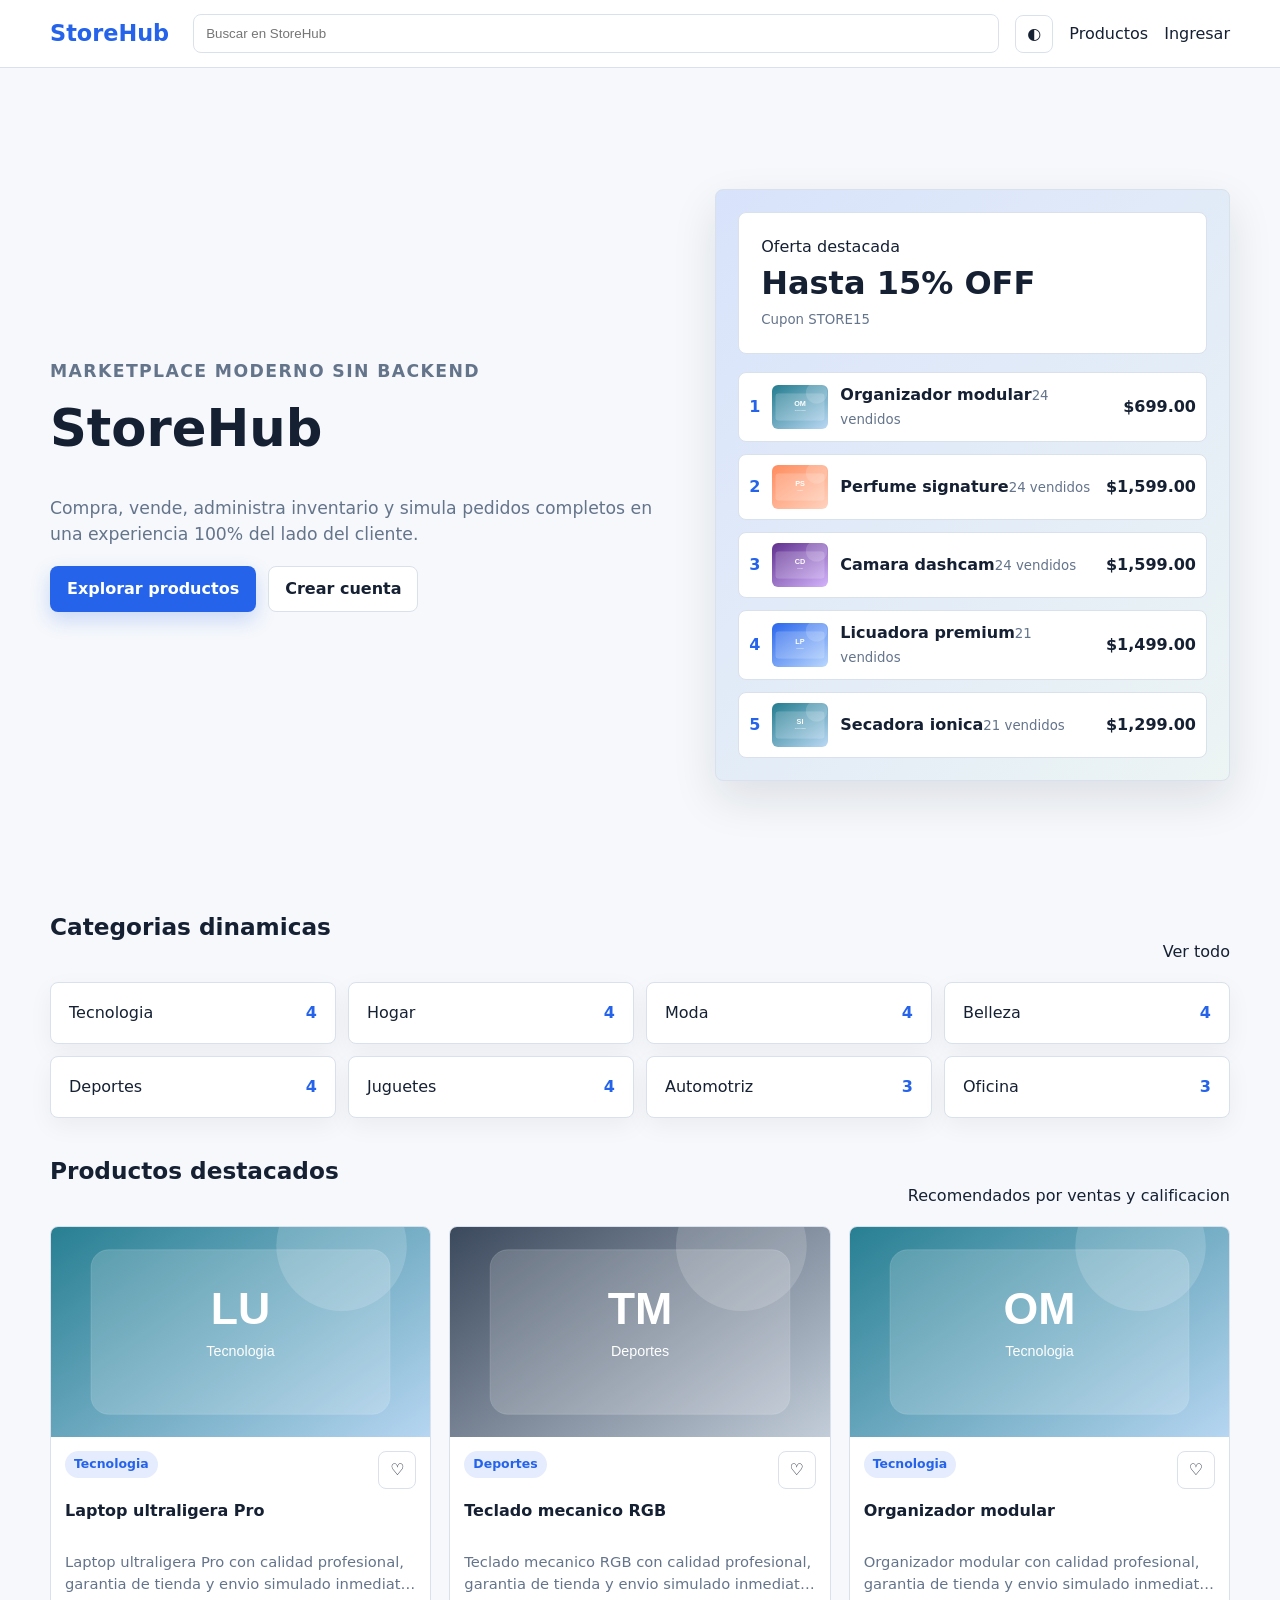
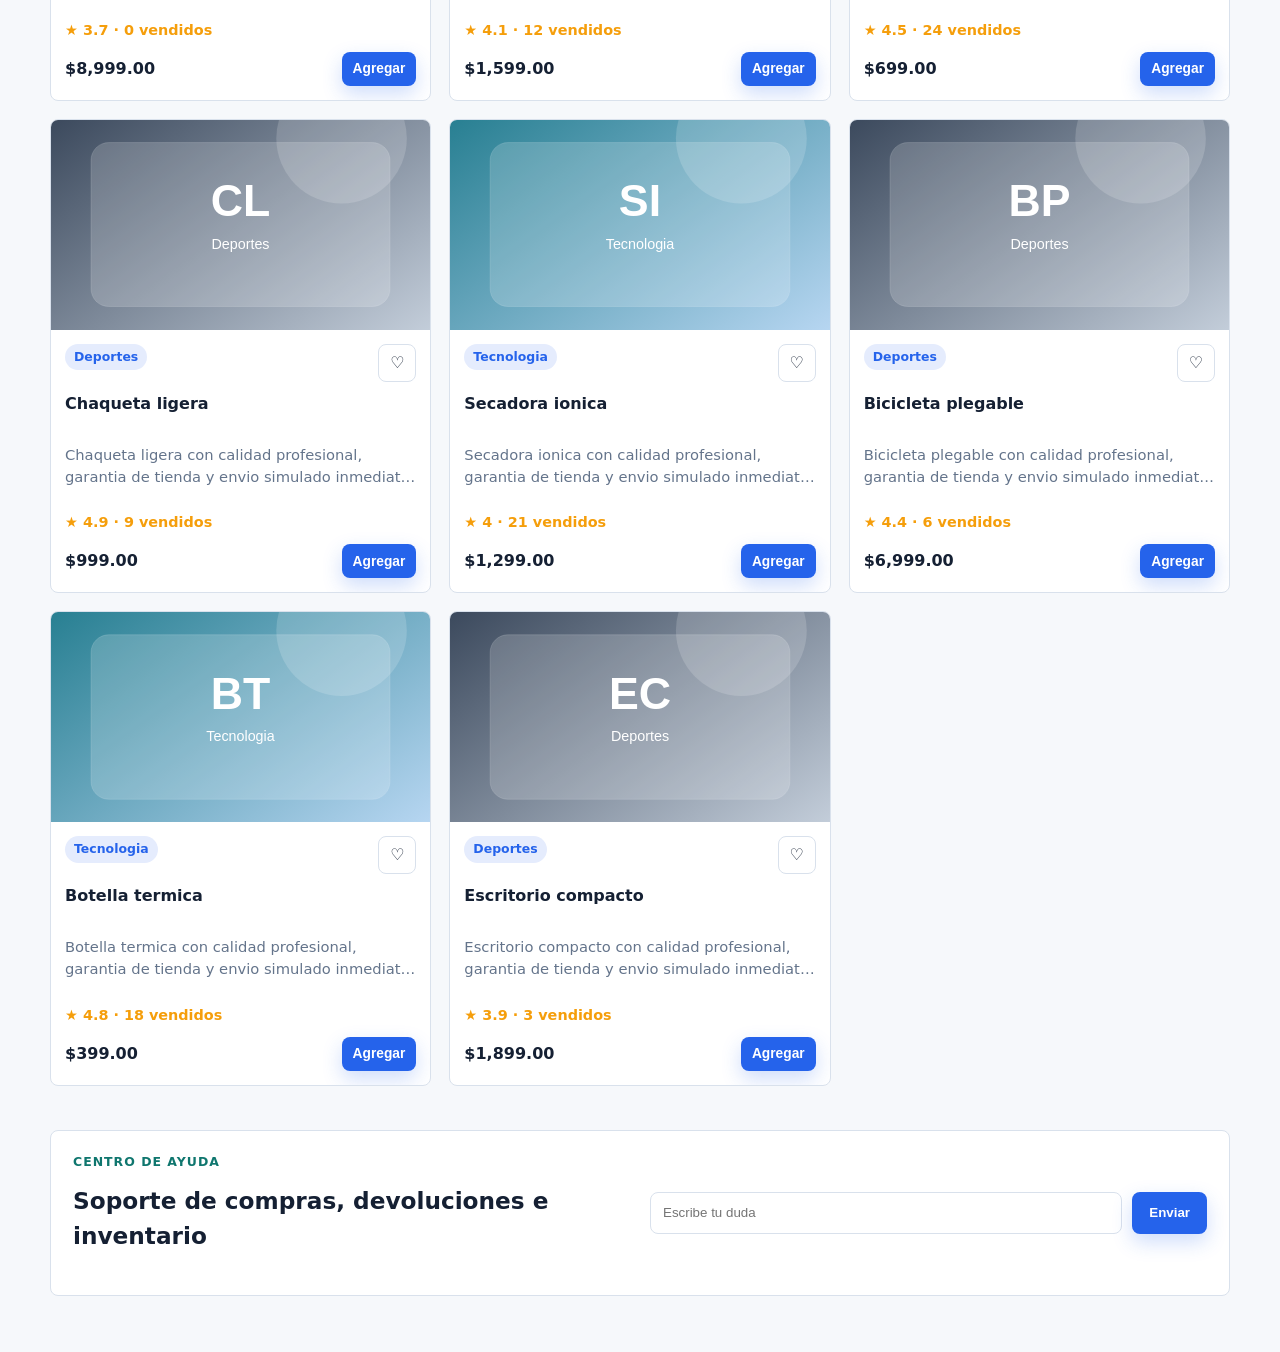
==== index.html @ c5aa6715 "First commit" ====
<!doctype html>
<html lang="es">
<head>
  <meta charset="utf-8">
  <meta name="viewport" content="width=device-width, initial-scale=1">
  <title>StoreHub | Comercio electronico</title>
  <link rel="stylesheet" href="css/styles.css">
</head>
<body>
  <div class="loader"></div>
  <nav class="navbar">
    <a class="brand" href="index.html">StoreHub</a>
    <div class="nav-search"><input id="homeSearch" placeholder="Buscar en StoreHub" onkeydown="if(event.key==='Enter') location.href='products.html?q='+encodeURIComponent(this.value)"></div>
    <button class="nav-toggle" data-theme-toggle title="Cambiar tema">◐</button>
    <a href="products.html">Productos</a>
    <a href="cart.html" data-role="client">Carrito <span class="pill" data-cart-count>0</span></a>
    <a href="dashboard.html" data-auth="in">Dashboard</a>
    <a href="profile.html" data-auth="in">Perfil</a>
    <a href="login.html" data-auth="out">Ingresar</a>
    <button class="link-btn" data-auth="in" data-logout>Salir</button>
  </nav>

  <main>
    <section class="hero">
      <div class="hero-copy">
        <p class="eyebrow">Marketplace moderno sin backend</p>
        <h1>StoreHub</h1>
        <p>Compra, vende, administra inventario y simula pedidos completos en una experiencia 100% del lado del cliente.</p>
        <div class="action-row"><a class="btn btn-primary" href="products.html">Explorar productos</a><a class="btn btn-outline" href="register.html">Crear cuenta</a></div>
      </div>
      <div class="hero-board">
        <div class="deal-card"><span>Oferta destacada</span><strong>Hasta 15% OFF</strong><small>Cupon STORE15</small></div>
        <div id="salesRanking" class="rank-list"></div>
      </div>
    </section>

    <section class="section">
      <div class="section-head"><h2>Categorias dinamicas</h2><a href="products.html">Ver todo</a></div>
      <div id="homeCategories" class="category-grid"></div>
    </section>

    <section class="section">
      <div class="section-head"><h2>Productos destacados</h2><span>Recomendados por ventas y calificacion</span></div>
      <div id="featuredProducts" class="product-grid"></div>
    </section>

    <section class="help-band">
      <div><p class="eyebrow">Centro de ayuda</p><h2>Soporte de compras, devoluciones e inventario</h2></div>
      <form id="helpForm"><input class="form-control" placeholder="Escribe tu duda" required><button class="btn btn-primary">Enviar</button></form>
    </section>
  </main>

  <script src="js/storage.js"></script>
  <script src="js/cart.js"></script>
  <script src="js/products.js"></script>
  <script src="js/app.js"></script>
</body>
</html>
---- css/styles.css ----
/* StoreHub UI: Bootstrap 5 inspired components, fully local and responsive. */
:root {
  --bg: #f6f8fb;
  --surface: #ffffff;
  --surface-2: #eef2f7;
  --text: #152033;
  --muted: #64748b;
  --border: #d9e1ec;
  --primary: #2563eb;
  --primary-2: #0f766e;
  --accent: #f59e0b;
  --danger: #dc2626;
  --success: #16a34a;
  --shadow: 0 18px 45px rgba(15, 23, 42, .11);
  --radius: 8px;
}

[data-theme="dark"] {
  --bg: #0f172a;
  --surface: #172033;
  --surface-2: #202b40;
  --text: #edf3ff;
  --muted: #a8b3c7;
  --border: #334155;
  --shadow: 0 18px 45px rgba(0, 0, 0, .32);
}

* { box-sizing: border-box; }
html { scroll-behavior: smooth; }
body {
  margin: 0;
  background: var(--bg);
  color: var(--text);
  font-family: Inter, ui-sans-serif, system-ui, -apple-system, BlinkMacSystemFont, "Segoe UI", Arial, sans-serif;
  line-height: 1.5;
}

body:not(.ready) main { opacity: 0; transform: translateY(8px); }
main { width: min(1180px, calc(100% - 32px)); margin: 0 auto; padding: 28px 0 56px; transition: .25s ease; }
a { color: inherit; text-decoration: none; }
img { max-width: 100%; display: block; }
h1, h2, h3, p { margin-top: 0; }
h1 { font-size: clamp(2rem, 4vw, 4rem); line-height: 1.02; letter-spacing: 0; }
h2 { font-size: 1.45rem; }
h3 { font-size: 1rem; }

.loader {
  position: fixed;
  inset: 0;
  z-index: 2000;
  background: var(--bg);
  pointer-events: none;
  opacity: 1;
  transition: opacity .3s ease, visibility .3s ease;
}
.loader::after {
  content: "";
  position: absolute;
  width: 44px;
  height: 44px;
  border: 4px solid var(--border);
  border-top-color: var(--primary);
  border-radius: 50%;
  inset: 0;
  margin: auto;
  animation: spin .8s linear infinite;
}
body.ready .loader { opacity: 0; visibility: hidden; }
@keyframes spin { to { transform: rotate(360deg); } }

.navbar {
  position: sticky;
  top: 0;
  z-index: 1000;
  min-height: 68px;
  display: flex;
  align-items: center;
  gap: 16px;
  padding: 12px max(16px, calc((100vw - 1180px) / 2));
  background: color-mix(in srgb, var(--surface) 92%, transparent);
  border-bottom: 1px solid var(--border);
  backdrop-filter: blur(14px);
}
.brand { font-size: 1.4rem; font-weight: 800; color: var(--primary); margin-right: 8px; }
.nav-search { flex: 1; min-width: 180px; }
.nav-search input, .form-control, .form-select, textarea {
  width: 100%;
  border: 1px solid var(--border);
  background: var(--surface);
  color: var(--text);
  border-radius: var(--radius);
  padding: 11px 12px;
  outline: 0;
}
.nav-search input:focus, .form-control:focus, .form-select:focus { border-color: var(--primary); box-shadow: 0 0 0 3px rgba(37, 99, 235, .12); }
.nav-toggle, .icon-btn, .link-btn {
  border: 0;
  background: transparent;
  color: var(--text);
  cursor: pointer;
  font: inherit;
}
.nav-toggle, .icon-btn {
  width: 38px;
  height: 38px;
  display: inline-grid;
  place-items: center;
  border: 1px solid var(--border);
  border-radius: var(--radius);
  background: var(--surface);
}
.icon-btn.active { color: var(--danger); border-color: color-mix(in srgb, var(--danger), var(--border)); }
.icon-btn.danger { color: var(--danger); }
.pill { display: inline-flex; min-width: 22px; height: 22px; align-items: center; justify-content: center; padding: 0 6px; border-radius: 999px; background: var(--accent); color: #111827; font-size: .78rem; font-weight: 800; }

.btn {
  display: inline-flex;
  align-items: center;
  justify-content: center;
  gap: 8px;
  min-height: 42px;
  padding: 10px 16px;
  border-radius: var(--radius);
  border: 1px solid transparent;
  cursor: pointer;
  font-weight: 700;
  transition: transform .18s ease, box-shadow .18s ease, background .18s ease;
}
.btn:hover { transform: translateY(-1px); }
.btn-primary { background: var(--primary); color: white; box-shadow: 0 8px 20px rgba(37, 99, 235, .22); }
.btn-outline { background: var(--surface); color: var(--text); border-color: var(--border); }
.btn-danger { background: var(--danger); color: white; }
.btn-sm { min-height: 34px; padding: 7px 10px; font-size: .86rem; }
.muted, small { color: var(--muted); }
.text-danger { color: var(--danger); }
.eyebrow { color: var(--primary-2); font-size: .78rem; text-transform: uppercase; font-weight: 800; letter-spacing: .08em; }

.hero {
  min-height: calc(100vh - 122px);
  display: grid;
  grid-template-columns: minmax(0, 1.1fr) minmax(320px, .9fr);
  align-items: center;
  gap: 36px;
  padding: 28px 0;
}
.hero-copy p { max-width: 640px; color: var(--muted); font-size: 1.08rem; }
.action-row { display: flex; gap: 12px; flex-wrap: wrap; align-items: center; }
.hero-board {
  min-height: 430px;
  border: 1px solid var(--border);
  border-radius: var(--radius);
  background:
    linear-gradient(135deg, rgba(37,99,235,.18), rgba(15,118,110,.08)),
    var(--surface);
  box-shadow: var(--shadow);
  padding: 22px;
  display: grid;
  align-content: center;
  gap: 18px;
}
.deal-card { background: var(--surface); border: 1px solid var(--border); border-radius: var(--radius); padding: 22px; }
.deal-card strong { display: block; font-size: 2rem; }
.rank-list, .list, .cart-list { display: grid; gap: 12px; }
.rank-row, .list-row {
  display: grid;
  grid-template-columns: auto 56px 1fr auto;
  gap: 12px;
  align-items: center;
  background: var(--surface);
  border: 1px solid var(--border);
  border-radius: var(--radius);
  padding: 10px;
}
.rank-row img, .mini-product img { width: 56px; height: 44px; object-fit: cover; border-radius: 6px; }
.rank-row span { font-weight: 900; color: var(--primary); }

.section { margin-top: 36px; }
.section-head, .catalog-head {
  display: flex;
  justify-content: space-between;
  gap: 18px;
  align-items: end;
  margin-bottom: 18px;
}
.catalog-head { align-items: center; }
.filters { display: flex; gap: 10px; min-width: min(440px, 100%); }
.category-grid { display: grid; grid-template-columns: repeat(4, 1fr); gap: 12px; }
.category-tile, .metric, .panel, .auth-card, .summary, .empty-state {
  background: var(--surface);
  border: 1px solid var(--border);
  border-radius: var(--radius);
  box-shadow: 0 8px 24px rgba(15, 23, 42, .05);
}
.category-tile { padding: 18px; display: flex; justify-content: space-between; align-items: center; }
.category-tile strong { color: var(--primary); }

.product-grid { display: grid; grid-template-columns: repeat(3, 1fr); gap: 18px; }
.product-card {
  overflow: hidden;
  background: var(--surface);
  border: 1px solid var(--border);
  border-radius: var(--radius);
  transition: transform .18s ease, box-shadow .18s ease;
}
.product-card:hover { transform: translateY(-3px); box-shadow: var(--shadow); }
.product-media img { width: 100%; height: 210px; object-fit: cover; }
.product-body { padding: 14px; display: grid; gap: 10px; }
.product-body h3 { margin: 0; min-height: 42px; }
.product-body p { color: var(--muted); font-size: .92rem; display: -webkit-box; -webkit-line-clamp: 2; -webkit-box-orient: vertical; overflow: hidden; }
.product-footer { display: flex; justify-content: space-between; align-items: center; gap: 10px; }
.badge-soft { display: inline-flex; width: fit-content; padding: 4px 9px; border-radius: 999px; background: color-mix(in srgb, var(--primary) 12%, var(--surface)); color: var(--primary); font-weight: 800; font-size: .78rem; }
.rating { color: var(--accent); font-size: .9rem; font-weight: 700; }
.pagination { margin: 24px 0; display: flex; justify-content: center; gap: 8px; }
.page-btn { border: 1px solid var(--border); background: var(--surface); color: var(--text); border-radius: var(--radius); min-width: 38px; height: 38px; cursor: pointer; }
.page-btn.active { background: var(--primary); color: white; }

.detail-grid { display: grid; grid-template-columns: 1fr 1fr; gap: 28px; align-items: start; }
.detail-image, .detail-info { background: var(--surface); border: 1px solid var(--border); border-radius: var(--radius); padding: 22px; }
.detail-image img { width: 100%; border-radius: var(--radius); object-fit: cover; }
.price-xl { font-size: 2.4rem; font-weight: 900; margin: 18px 0 8px; }
.stock { color: var(--success); font-weight: 800; }
.stock.low { color: var(--danger); }
.review-form { display: grid; grid-template-columns: 160px 1fr auto; gap: 10px; }
.review-list { display: grid; gap: 10px; margin-top: 14px; }
.review { background: var(--surface); border: 1px solid var(--border); border-radius: var(--radius); padding: 14px; }

.auth-page { min-height: calc(100vh - 68px); display: grid; place-items: center; }
.auth-card { width: min(430px, 100%); padding: 26px; box-shadow: var(--shadow); }
.auth-card.wide { width: min(720px, 100%); }
.stack { display: grid; gap: 14px; }
.form-grid { display: grid; grid-template-columns: 1fr 1fr; gap: 14px; }
.span-2 { grid-column: span 2; }
label { display: grid; gap: 6px; font-weight: 700; color: var(--muted); }

.cart-layout { display: grid; grid-template-columns: 1fr 340px; gap: 20px; align-items: start; }
.cart-row {
  display: grid;
  grid-template-columns: 100px 1fr auto auto;
  align-items: center;
  gap: 14px;
  padding: 12px;
  background: var(--surface);
  border: 1px solid var(--border);
  border-radius: var(--radius);
}
.cart-row img { width: 100px; height: 74px; object-fit: cover; border-radius: var(--radius); }
.qty { display: inline-flex; align-items: center; border: 1px solid var(--border); border-radius: var(--radius); overflow: hidden; }
.qty button { width: 34px; height: 34px; border: 0; background: var(--surface-2); color: var(--text); cursor: pointer; }
.qty span { min-width: 34px; text-align: center; font-weight: 800; }
.summary { padding: 18px; position: sticky; top: 88px; display: grid; gap: 12px; }
.summary div { display: flex; justify-content: space-between; }
.summary .total { border-top: 1px solid var(--border); padding-top: 14px; font-size: 1.25rem; }

.metric-grid { display: grid; grid-template-columns: repeat(4, 1fr); gap: 14px; margin-bottom: 18px; }
.metric { padding: 18px; }
.metric span { display: block; color: var(--muted); font-weight: 700; }
.metric strong { font-size: 1.65rem; }
.dashboard-grid { display: grid; grid-template-columns: 1.3fr .7fr; gap: 18px; margin-bottom: 18px; }
.panel { padding: 18px; overflow: hidden; }
canvas { width: 100%; background: var(--surface-2); border-radius: var(--radius); }
.table-wrap { overflow-x: auto; }
table { width: 100%; border-collapse: collapse; min-width: 720px; }
th, td { padding: 12px; border-bottom: 1px solid var(--border); text-align: left; }
th { color: var(--muted); font-size: .84rem; text-transform: uppercase; }
.mini-product { display: flex; align-items: center; gap: 10px; font-weight: 800; }
.actions { white-space: nowrap; display: flex; gap: 8px; }
.wishlist-grid { display: grid; grid-template-columns: repeat(2, 1fr); gap: 12px; }
.wishlist-grid .product-body p, .wishlist-grid .product-footer .btn { display: none; }
.order-block { background: var(--surface-2); border-radius: var(--radius); padding: 10px; }
.order-block .list-row { grid-template-columns: 1fr auto; box-shadow: none; }

.modal-lite {
  position: fixed;
  inset: 0;
  z-index: 1500;
  background: rgba(15, 23, 42, .62);
  display: grid;
  place-items: center;
  padding: 16px;
}
.modal-card { width: min(720px, 100%); background: var(--surface); color: var(--text); border-radius: var(--radius); padding: 20px; box-shadow: var(--shadow); }
.modal-lite[hidden] { display: none; }

.help-band {
  margin-top: 44px;
  background: var(--surface);
  border: 1px solid var(--border);
  border-radius: var(--radius);
  padding: 22px;
  display: grid;
  grid-template-columns: 1fr 1fr;
  gap: 20px;
  align-items: center;
}
.help-band form { display: flex; gap: 10px; }
.empty-state { padding: 28px; text-align: center; color: var(--muted); grid-column: 1 / -1; }
.toast-host { position: fixed; right: 18px; bottom: 18px; z-index: 3000; display: grid; gap: 10px; }
.app-toast {
  min-width: 260px;
  max-width: 360px;
  transform: translateY(12px);
  opacity: 0;
  background: var(--surface);
  color: var(--text);
  border-left: 4px solid var(--primary);
  border-radius: var(--radius);
  padding: 13px 14px;
  box-shadow: var(--shadow);
  transition: .22s ease;
}
.app-toast.show { transform: translateY(0); opacity: 1; }
.app-toast.success { border-left-color: var(--success); }
.app-toast.danger { border-left-color: var(--danger); }
.app-toast.warning { border-left-color: var(--accent); }

.d-flex { display: flex; }
.justify-content-between { justify-content: space-between; }
.align-items-start { align-items: flex-start; }
.gap-2 { gap: 8px; }

@media (max-width: 900px) {
  .navbar { flex-wrap: wrap; }
  .nav-search { order: 2; flex-basis: 100%; }
  .hero, .detail-grid, .cart-layout, .dashboard-grid, .help-band { grid-template-columns: 1fr; }
  .hero { min-height: auto; }
  .product-grid, .category-grid, .metric-grid { grid-template-columns: repeat(2, 1fr); }
  .summary { position: static; }
}

@media (max-width: 620px) {
  main { width: min(100% - 20px, 1180px); padding-top: 18px; }
  .navbar { gap: 10px; font-size: .94rem; }
  .catalog-head, .section-head { align-items: flex-start; flex-direction: column; }
  .filters, .help-band form, .review-form { flex-direction: column; display: grid; grid-template-columns: 1fr; width: 100%; }
  .product-grid, .category-grid, .metric-grid, .form-grid, .wishlist-grid { grid-template-columns: 1fr; }
  .span-2 { grid-column: span 1; }
  .cart-row { grid-template-columns: 76px 1fr; }
  .cart-row .qty, .cart-row .icon-btn { grid-column: span 1; }
  .cart-row img { width: 76px; height: 64px; }
  .price-xl { font-size: 2rem; }
  .toast-host { left: 12px; right: 12px; }
  .app-toast { min-width: 0; max-width: none; }
}
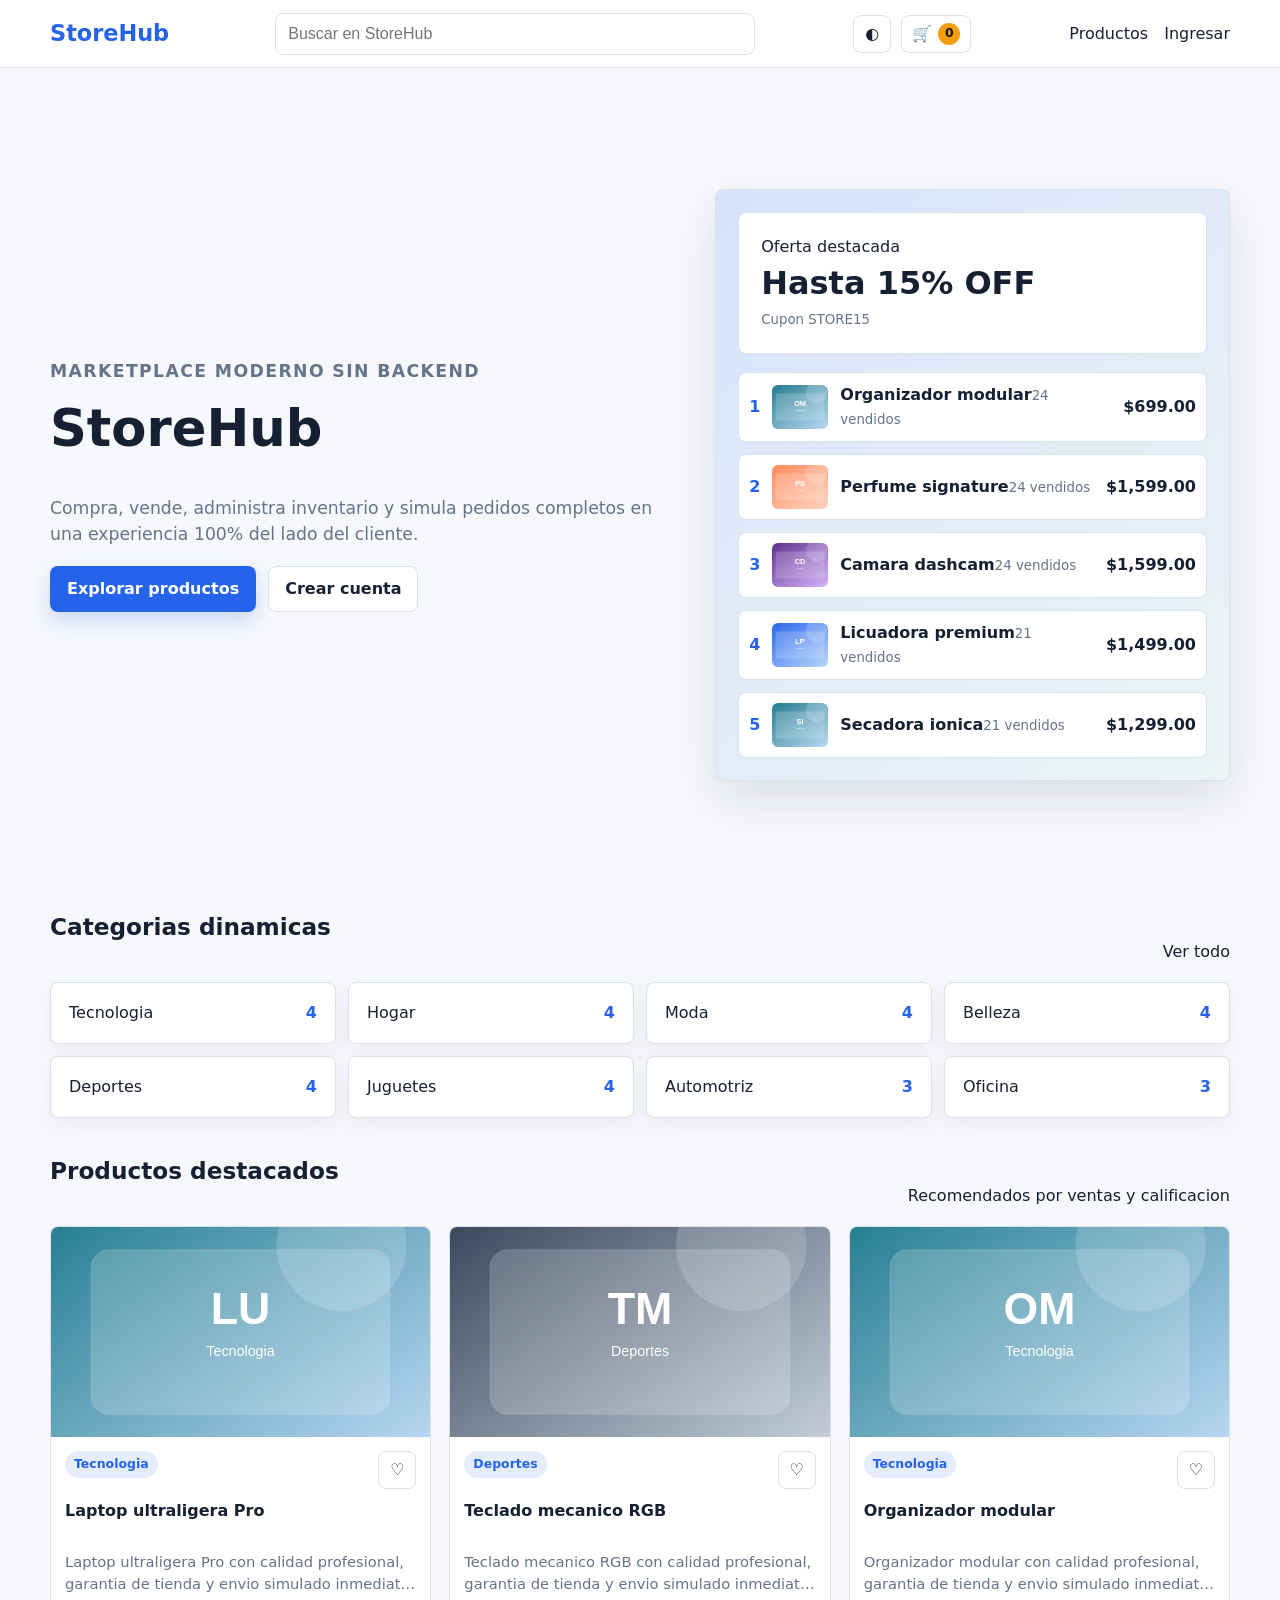
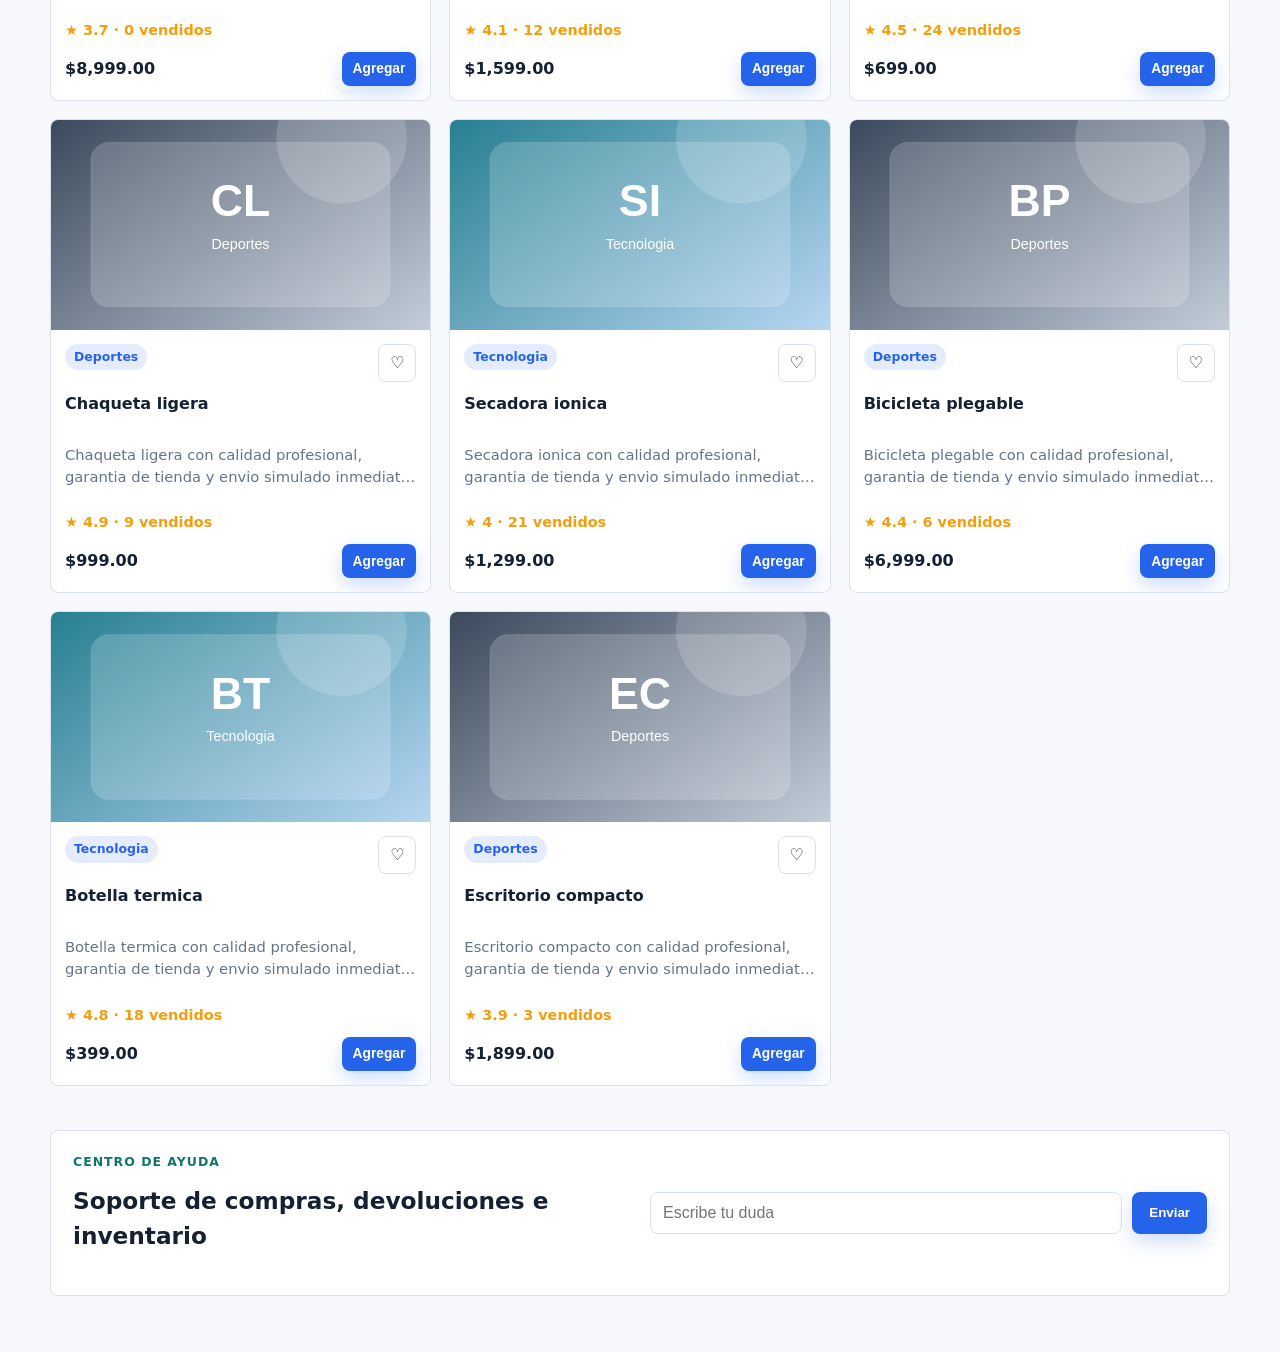
==== commit 09aaf6d8: "Diseno responsivo" ====
--- a/index.html
+++ b/index.html
@@ -10,14 +10,23 @@
   <div class="loader"></div>
   <nav class="navbar">
     <a class="brand" href="index.html">StoreHub</a>
-    <div class="nav-search"><input id="homeSearch" placeholder="Buscar en StoreHub" onkeydown="if(event.key==='Enter') location.href='products.html?q='+encodeURIComponent(this.value)"></div>
-    <button class="nav-toggle" data-theme-toggle title="Cambiar tema">◐</button>
-    <a href="products.html">Productos</a>
-    <a href="cart.html" data-role="client">Carrito <span class="pill" data-cart-count>0</span></a>
-    <a href="dashboard.html" data-auth="in">Dashboard</a>
-    <a href="profile.html" data-auth="in">Perfil</a>
-    <a href="login.html" data-auth="out">Ingresar</a>
-    <button class="link-btn" data-auth="in" data-logout>Salir</button>
+    <div class="nav-search">
+      <input id="homeSearch" placeholder="Buscar en StoreHub" onkeydown="if(event.key==='Enter') location.href='products.html?q='+encodeURIComponent(this.value)">
+    </div>
+    <div class="nav-actions">
+      <button class="nav-toggle" data-theme-toggle title="Cambiar tema">◐</button>
+      <a href="cart.html" data-role="client" class="nav-cart" title="Carrito">
+        🛒 <span class="pill" data-cart-count>0</span>
+      </a>
+      <button class="menu-toggle" id="menuToggle" aria-label="Menu">☰</button>
+    </div>
+    <div class="nav-menu" id="navMenu">
+      <a href="products.html">Productos</a>
+      <a href="dashboard.html" data-auth="in">Dashboard</a>
+      <a href="profile.html" data-auth="in">Perfil</a>
+      <a href="login.html" data-auth="out">Ingresar</a>
+      <button class="link-btn" data-auth="in" data-logout>Salir</button>
+    </div>
   </nav>
 
   <main>
--- a/css/styles.css
+++ b/css/styles.css
@@ -75,6 +75,7 @@
   min-height: 68px;
   display: flex;
   align-items: center;
+  justify-content: space-between;
   gap: 16px;
   padding: 12px max(16px, calc((100vw - 1180px) / 2));
   background: color-mix(in srgb, var(--surface) 92%, transparent);
@@ -82,7 +83,7 @@
   backdrop-filter: blur(14px);
 }
 .brand { font-size: 1.4rem; font-weight: 800; color: var(--primary); margin-right: 8px; }
-.nav-search { flex: 1; min-width: 180px; }
+.nav-search { flex: 1; min-width: 180px; max-width: 480px; }
 .nav-search input, .form-control, .form-select, textarea {
   width: 100%;
   border: 1px solid var(--border);
@@ -91,16 +92,20 @@
   border-radius: var(--radius);
   padding: 11px 12px;
   outline: 0;
+  font-size: 16px; /* Avoid iOS auto-zoom on focus */
 }
 .nav-search input:focus, .form-control:focus, .form-select:focus { border-color: var(--primary); box-shadow: 0 0 0 3px rgba(37, 99, 235, .12); }
-.nav-toggle, .icon-btn, .link-btn {
+.nav-actions { display: flex; align-items: center; gap: 10px; }
+.nav-menu { display: flex; align-items: center; gap: 16px; }
+.nav-toggle, .icon-btn, .link-btn, .menu-toggle {
   border: 0;
   background: transparent;
   color: var(--text);
   cursor: pointer;
   font: inherit;
-}
-.nav-toggle, .icon-btn {
+  -webkit-tap-highlight-color: transparent;
+}
+.nav-toggle, .icon-btn, .menu-toggle {
   width: 38px;
   height: 38px;
   display: inline-grid;
@@ -108,6 +113,32 @@
   border: 1px solid var(--border);
   border-radius: var(--radius);
   background: var(--surface);
+  transition: transform .15s ease, background .15s ease;
+}
+.nav-toggle:active, .icon-btn:active, .menu-toggle:active {
+  transform: scale(0.94);
+}
+.menu-toggle {
+  display: none; /* Desktop hidden */
+  font-size: 1.25rem;
+}
+.nav-cart {
+  display: inline-flex;
+  align-items: center;
+  gap: 6px;
+  height: 38px;
+  padding: 0 10px;
+  border: 1px solid var(--border);
+  border-radius: var(--radius);
+  background: var(--surface);
+  color: var(--text);
+  font-weight: 700;
+  text-decoration: none;
+  transition: transform .15s ease, background .15s ease;
+  -webkit-tap-highlight-color: transparent;
+}
+.nav-cart:active {
+  transform: scale(0.94);
 }
 .icon-btn.active { color: var(--danger); border-color: color-mix(in srgb, var(--danger), var(--border)); }
 .icon-btn.danger { color: var(--danger); }
@@ -278,7 +309,19 @@
   place-items: center;
   padding: 16px;
 }
-.modal-card { width: min(720px, 100%); background: var(--surface); color: var(--text); border-radius: var(--radius); padding: 20px; box-shadow: var(--shadow); }
+.modal-card {
+  width: min(720px, 100%);
+  background: var(--surface);
+  color: var(--text);
+  border-radius: var(--radius);
+  padding: 20px;
+  box-shadow: var(--shadow);
+  animation: modalSlideUp 0.32s cubic-bezier(0.16, 1, 0.3, 1);
+}
+@keyframes modalSlideUp {
+  from { transform: translateY(32px); opacity: 0; }
+  to { transform: translateY(0); opacity: 1; }
+}
 .modal-lite[hidden] { display: none; }
 
 .help-band {
@@ -319,12 +362,54 @@
 .gap-2 { gap: 8px; }
 
 @media (max-width: 900px) {
-  .navbar { flex-wrap: wrap; }
-  .nav-search { order: 2; flex-basis: 100%; }
   .hero, .detail-grid, .cart-layout, .dashboard-grid, .help-band { grid-template-columns: 1fr; }
   .hero { min-height: auto; }
-  .product-grid, .category-grid, .metric-grid { grid-template-columns: repeat(2, 1fr); }
+  .product-grid { grid-template-columns: repeat(auto-fit, minmax(260px, 1fr)); }
+  .category-grid, .metric-grid { grid-template-columns: repeat(2, 1fr); }
   .summary { position: static; }
+}
+
+@media (max-width: 768px) {
+  .navbar { flex-wrap: wrap; }
+  .nav-search { order: 2; flex-basis: 100%; margin-top: 8px; }
+  .menu-toggle { display: inline-grid; }
+  
+  body.menu-open { overflow: hidden; }
+  
+  .nav-menu {
+    position: fixed;
+    top: 68px;
+    right: -280px;
+    width: 280px;
+    height: calc(100vh - 68px);
+    background: color-mix(in srgb, var(--surface) 96%, transparent);
+    backdrop-filter: blur(16px);
+    -webkit-backdrop-filter: blur(16px);
+    border-left: 1px solid var(--border);
+    box-shadow: var(--shadow);
+    flex-direction: column;
+    align-items: stretch;
+    padding: 24px;
+    gap: 16px;
+    transition: right 0.3s cubic-bezier(0.4, 0, 0.2, 1);
+    z-index: 999;
+  }
+  .nav-menu.open {
+    right: 0;
+  }
+  .nav-menu a, .nav-menu button {
+    display: flex;
+    align-items: center;
+    padding: 12px 16px;
+    border-radius: var(--radius);
+    font-weight: 600;
+    width: 100%;
+    text-align: left;
+    transition: background 0.2s ease;
+  }
+  .nav-menu a:hover, .nav-menu button:hover {
+    background: var(--surface-2);
+  }
 }
 
 @media (max-width: 620px) {
@@ -332,11 +417,42 @@
   .navbar { gap: 10px; font-size: .94rem; }
   .catalog-head, .section-head { align-items: flex-start; flex-direction: column; }
   .filters, .help-band form, .review-form { flex-direction: column; display: grid; grid-template-columns: 1fr; width: 100%; }
-  .product-grid, .category-grid, .metric-grid, .form-grid, .wishlist-grid { grid-template-columns: 1fr; }
+  .product-grid, .form-grid, .wishlist-grid { grid-template-columns: 1fr; }
   .span-2 { grid-column: span 1; }
-  .cart-row { grid-template-columns: 76px 1fr; }
-  .cart-row .qty, .cart-row .icon-btn { grid-column: span 1; }
-  .cart-row img { width: 76px; height: 64px; }
+  .detail-image, .detail-info { padding: 16px; }
+  
+  /* Modern Responsive Cart Item Design */
+  .cart-row {
+    grid-template-columns: 80px 1fr;
+    grid-template-rows: auto auto;
+    gap: 8px 12px;
+    align-items: start;
+    padding: 12px;
+  }
+  .cart-row img {
+    grid-column: 1;
+    grid-row: 1 / span 2;
+    width: 80px;
+    height: 80px;
+    object-fit: cover;
+    border-radius: var(--radius);
+  }
+  .cart-row > div {
+    grid-column: 2;
+    grid-row: 1;
+  }
+  .cart-row .qty {
+    grid-column: 2;
+    grid-row: 2;
+    justify-self: start;
+  }
+  .cart-row .icon-btn.danger {
+    grid-column: 2;
+    grid-row: 2;
+    justify-self: end;
+    align-self: center;
+  }
+  
   .price-xl { font-size: 2rem; }
   .toast-host { left: 12px; right: 12px; }
   .app-toast { min-width: 0; max-width: none; }
